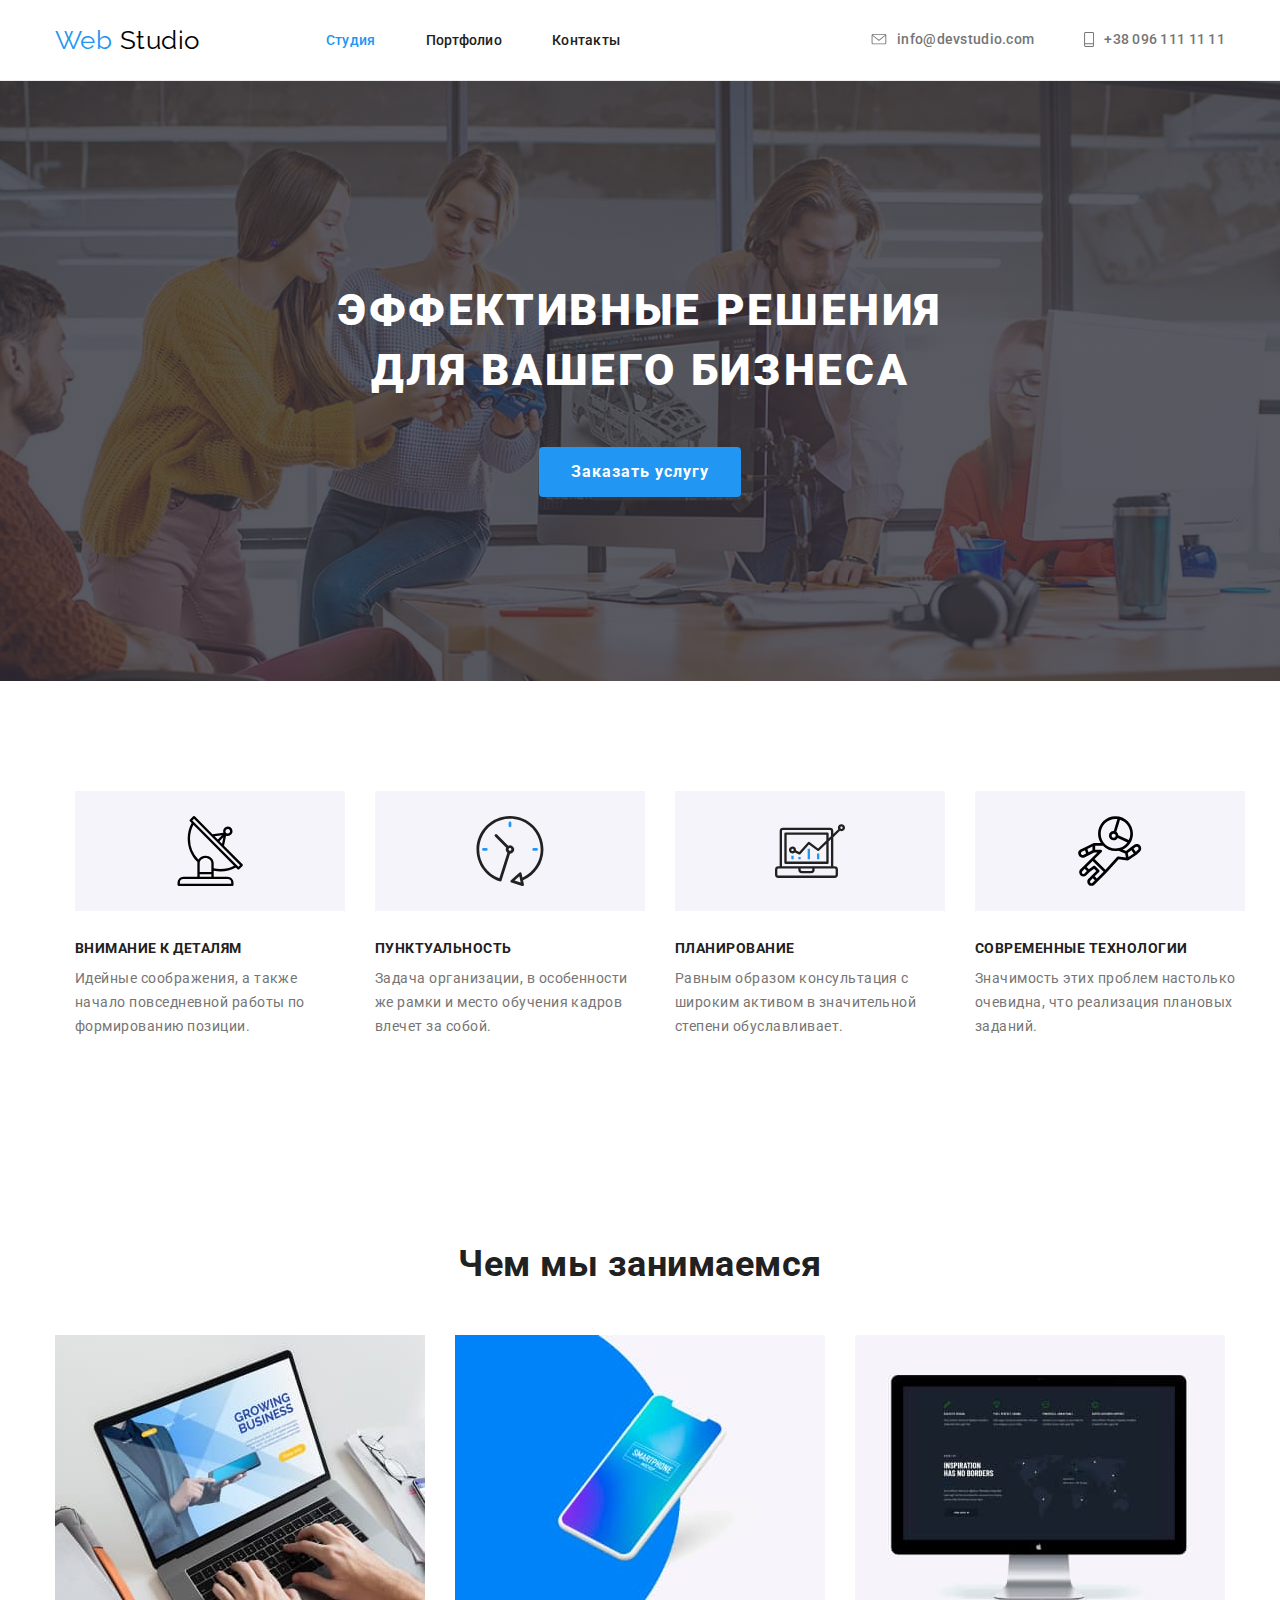
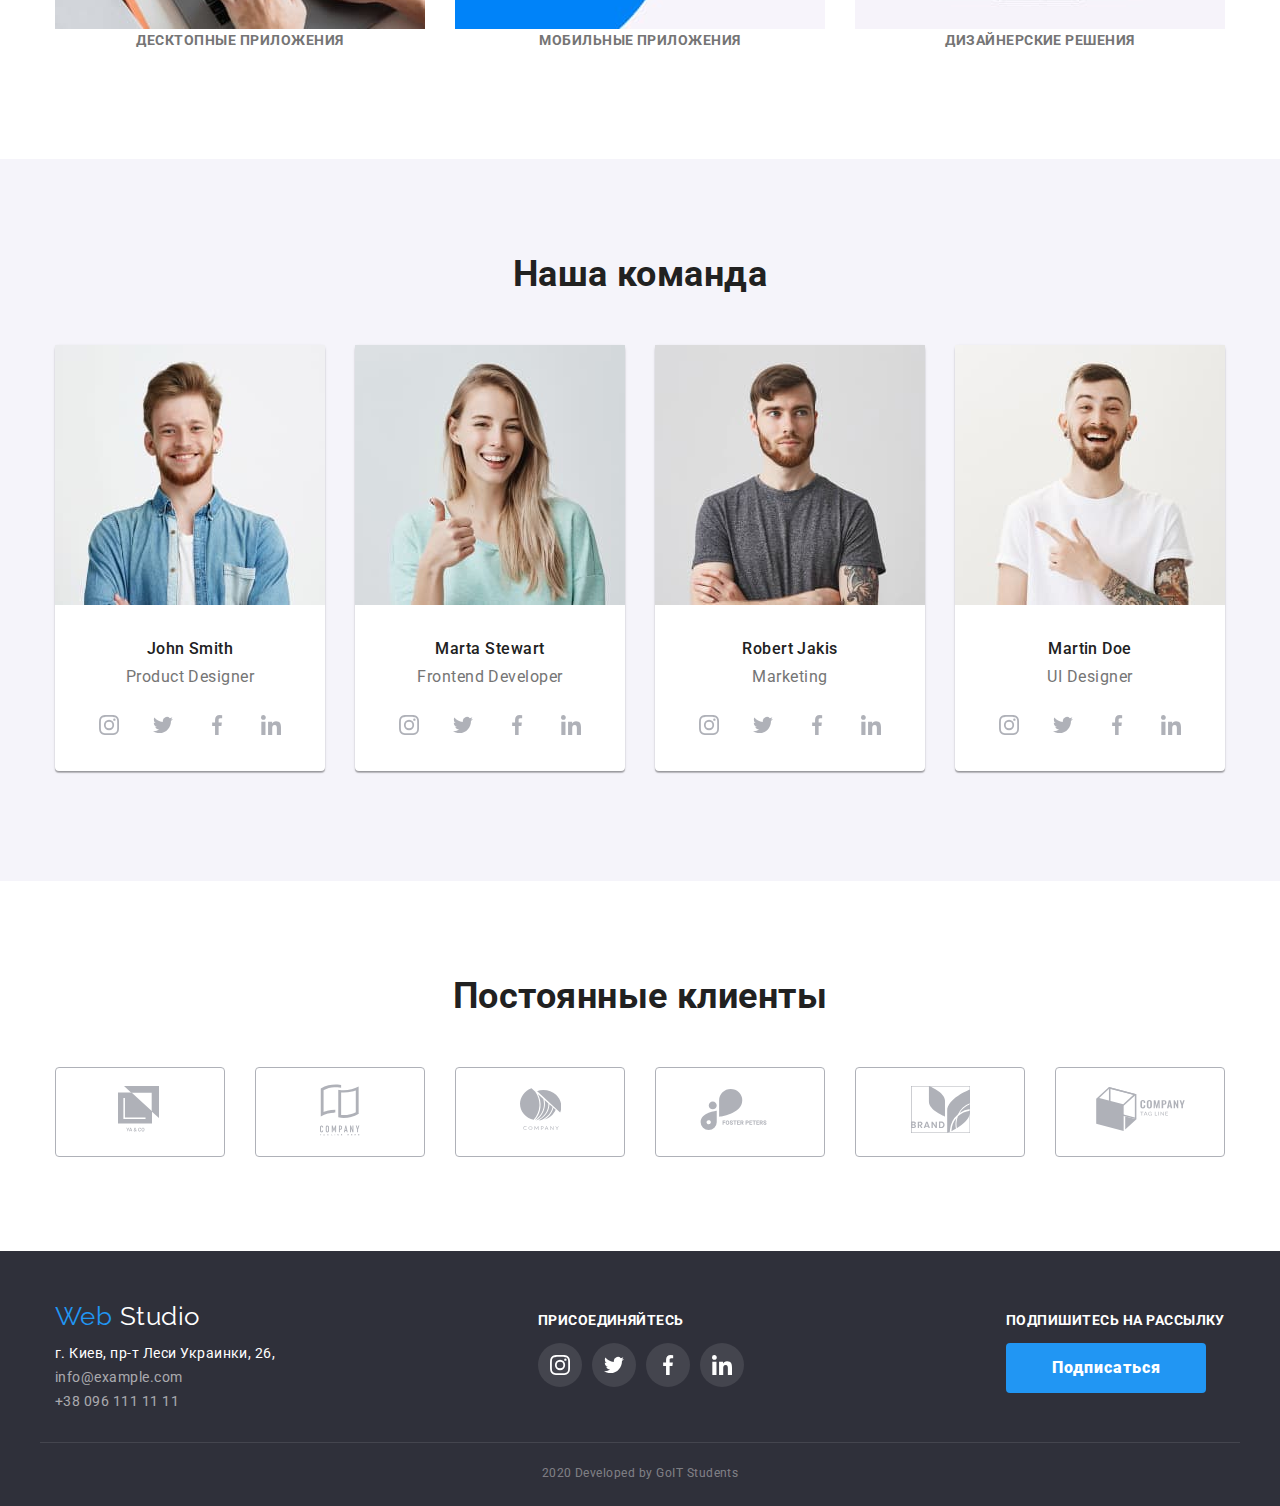
==== index.html @ 70a76bbc "Added goit-markup-hw-04 files" ====
<!DOCTYPE html>
<html lang="ru">
  <head>
    <meta charset="UTF-8" />
    <meta name="viewport" content="width=device-width, initial-scale=1.0" />
    <title>Document</title>
    <link
      href="https://fonts.googleapis.com/css2?family=Raleway:wght@700&family=Roboto:wght@400;500;700&display=swap"
      rel="stylesheet"
    />
    <link
      rel="stylesheet"
      href="https://cdnjs.cloudflare.com/ajax/libs/modern-normalize/0.6.0/modern-normalize.min.css"
    />
    <link rel="stylesheet" href="./css/styles.css" />
  </head>

  <body class="page">
    <!--Шапка сайта-->
    <header class="page-header">
      <div class="header container">
        <nav class="nav-conteiner">
          <a href="index.html" lang="en" class="logo"
            >Web <span class="accent">Studio</span></a
          >

          <ul class="site-nav">
            <li class="item">
              <a href="./index.html" class="link current">Студия</a>
            </li>
            <li class="item">
              <a href="./portfolio.html" class="link">Портфолио</a>
            </li>
            <li class="item"><a href="" class="link">Контакты</a></li>
          </ul>
        </nav>

        <address class="address">
          <a href="mailto:info@devstudio.com" class="item">
            <svg class="mail-icon">
              <use href="./img/sprite.svg#Mail"></use>
            </svg>
            info@devstudio.com</a
          >
          <a href="tel:+380961111111" class="item">
            <svg class="tel-icon">
              <use href="./img/sprite.svg#Tel"></use>
            </svg>
            +38 096 111 11 11</a
          >
        </address>
      </div>
    </header>

    <main>
      <!--Герой-->
      <section class="hero">
        <div class="overley">
          <h1 class="hero-title">эффективные решения для вашего бизнеса</h1>
          <div class="hero-item">
            <a href="" class="hero-button">Заказать услугу</a>
          </div>
      </section>

      <!--Функции-->
      <div class="feature container">
        <section class="section">
          <h2 class="is-hidden">Функции</h2>

          <ul class="feature-list">
            <li class="list">
              <div class="background-icon">
                <svg width="70" height="70">
                  <use href="./img/sprite.svg#--"></use>
                </svg>
              </div>
              <h3 class="title">Внимание к деталям</h3>
              <p class="text">
                Идейные соображения, а также начало повседневной работы по
                формированию позиции.
              </p>
            </li>

            <li class="list">
              <div class="background-icon">
                <svg width="70" height="70">
                  <use href="./img/sprite.svg#1"></use>
                </svg>
              </div>
              <h3 class="title">Пунктуальность</h3>
              <p class="text">
                Задача организации, в особенности же рамки и место обучения
                кадров влечет за собой.
              </p>
            </li>

            <li class="list">
              <div class="background-icon">
                <svg width="70" height="70">
                  <use href="./img/sprite.svg#untitled"></use>
                </svg>
              </div>
              <h3 class="title">Планирование</h3>
              <p class="text">
                Равным образом консультация с широким активом в значительной
                степени обуславливает.
              </p>
            </li>

            <li class="list">
              <div class="background-icon">
                <svg width="70" height="70">
                  <use href="./img/sprite.svg#-"></use>
                </svg>
              </div>
              <h3 class="title">Современные технологии</h3>
              <p class="text">
                Значимость этих проблем настолько очевидна, что реализация
                плановых заданий.
              </p>
            </li>
          </ul>
        </section>
      </div>

      <!--Чем мы занимаемся-->
      <div class="container">
        <section class="section">
          <h2 class="section-title">Чем мы занимаемся</h2>

          <ul class="product">
            <li>
              <figure class="figure">
                <img
                  src="./img/Growing-Business.jpg"
                  alt="Десктопные приложения"
                />
                <figcaption class="product-list">
                  Десктопные приложения
                </figcaption>
              </figure>
            </li>

            <li>
              <figure class="figure">
                <img
                  src="./img/Mobile-applications.jpg"
                  alt="Мобильные приложения"
                />
                <figcaption class="product-list">
                  Мобильные приложения
                </figcaption>
              </figure>
            </li>

            <li>
              <figure class="figure">
                <img
                  src="./img/Design-solutions.jpg"
                  alt="Дизайнерские решения"
                />
                <figcaption class="product-list">
                  Дизайнерские решения
                </figcaption>
              </figure>
            </li>
          </ul>
        </section>
      </div>

      <!--Наша команда-->
      <section class="section team">
        <h2 class="section-title">Наша команда</h2>
        <ul lang="en" class="team-list container">
          <li class="team-list-container">
            <img src="./img/John-Smith.jpg" alt="John Smith" />
            <h3 class="title">John Smith</h3>
            <p class="job-title">Product Designer</p>
            <ul class="social-links">
              <li class="social-links_list">
                <a
                  href=""
                  aria-label="Instagram link"
                  class="social-links_item"
                >
                  <svg class="social-links_icon">
                    <use href="./img/sprite.svg#instagram"></use>
                  </svg>
                </a>
              </li>
              <li class="social-links_list">
                <a href="" aria-label="Twitter link" class="social-links_item">
                  <svg class="social-links_icon">
                    <use href="./img/sprite.svg#twitter"></use>
                  </svg>
                </a>
              </li>
              <li class="social-links_list">
                <a href="" aria-label="Facebook link" class="social-links_item">
                  <svg class="social-links_icon">
                    <use href="./img/sprite.svg#facebook"></use>
                  </svg>
                </a>
              </li>
              <li class="social-links_list">
                <a href="" aria-label="LinkedIn link" class="social-links_item">
                  <svg class="social-links_icon">
                    <use href="./img/sprite.svg#linkedin"></use>
                  </svg>
                </a>
              </li>
            </ul>
          </li>

          <li class="team-list-container">
            <img src="./img/Marta-Stewart.jpg" alt="Marta Stewart" />
            <h3 class="title">Marta Stewart</h3>
            <p class="job-title">Frontend Developer</p>
            <ul class="social-links">
              <li class="social-links_list">
                <a
                  href=""
                  aria-label="Instagram link"
                  class="social-links_item"
                >
                  <svg class="social-links_icon">
                    <use href="./img/sprite.svg#instagram"></use>
                  </svg>
                </a>
              </li>
              <li class="social-links_list">
                <a href="" aria-label="Twitter link" class="social-links_item">
                  <svg class="social-links_icon">
                    <use href="./img/sprite.svg#twitter"></use>
                  </svg>
                </a>
              </li>
              <li class="social-links_list">
                <a href="" aria-label="Facebook link" class="social-links_item">
                  <svg class="social-links_icon">
                    <use href="./img/sprite.svg#facebook"></use>
                  </svg>
                </a>
              </li>
              <li class="social-links_list">
                <a href="" aria-label="LinkedIn link" class="social-links_item">
                  <svg class="social-links_icon">
                    <use href="./img/sprite.svg#linkedin"></use>
                  </svg>
                </a>
              </li>
            </ul>
          </li>

          <li class="team-list-container">
            <img src="./img/Robert-Jakis.jpg" alt="Robert Jakis" />
            <h3 class="title">Robert Jakis</h3>
            <p class="job-title">Marketing</p>
            <ul class="social-links">
              <li class="social-links_list">
                <a
                  href=""
                  aria-label="Instagram link"
                  class="social-links_item"
                >
                  <svg class="social-links_icon">
                    <use href="./img/sprite.svg#instagram"></use>
                  </svg>
                </a>
              </li>
              <li class="social-links_list">
                <a href="" aria-label="Twitter link" class="social-links_item">
                  <svg class="social-links_icon">
                    <use href="./img/sprite.svg#twitter"></use>
                  </svg>
                </a>
              </li>
              <li class="social-links_list">
                <a href="" aria-label="Facebook link" class="social-links_item">
                  <svg class="social-links_icon">
                    <use href="./img/sprite.svg#facebook"></use>
                  </svg>
                </a>
              </li>
              <li class="social-links_list">
                <a href="" aria-label="LinkedIn link" class="social-links_item">
                  <svg class="social-links_icon">
                    <use href="./img/sprite.svg#linkedin"></use>
                  </svg>
                </a>
              </li>
            </ul>
          </li>

          <li class="team-list-container">
            <img src="./img/Martin-Doe.jpg" alt="Martin Doe" />
            <h3 class="title">Martin Doe</h3>
            <p class="job-title">UI Designer</p>
            <ul class="social-links">
              <li class="social-links_list">
                <a
                  href=""
                  aria-label="Instagram link"
                  class="social-links_item"
                >
                  <svg class="social-links_icon">
                    <use href="./img/sprite.svg#instagram"></use>
                  </svg>
                </a>
              </li>
              <li class="social-links_list">
                <a href="" aria-label="Twitter link" class="social-links_item">
                  <svg class="social-links_icon">
                    <use href="./img/sprite.svg#twitter"></use>
                  </svg>
                </a>
              </li>
              <li class="social-links_list">
                <a href="" aria-label="Facebook link" class="social-links_item">
                  <svg class="social-links_icon">
                    <use href="./img/sprite.svg#facebook"></use>
                  </svg>
                </a>
              </li>
              <li class="social-links_list">
                <a href="" aria-label="LinkedIn link" class="social-links_item">
                  <svg class="social-links_icon">
                    <use href="./img/sprite.svg#linkedin"></use>
                  </svg>
                </a>
              </li>
            </ul>
          </li>
        </ul>
      </section>

      <!--Постоянные клиенты-->
      <div class="container">
        <section class="section">
          <h2 class="section-title">Постоянные клиенты</h2>

          <ul class="list-clients">
            <li class="item">
              <a class="logo-items">
                <svg class="clients-logo1">
                  <use href="./img/sprite.svg#logo-1"></use>
                </svg>
              </a>
            </li>
            <li class="item">
              <a class="logo-items">
                <svg class="clients-logo2">
                  <use href="./img/sprite.svg#logo-2"></use>
                </svg>
              </a>
            </li>
            <li class="item">
              <a class="logo-items">
                <svg class="clients-logo3">
                  <use href="./img/sprite.svg#logo-3"></use>
                </svg>
              </a>
            </li>
            <li class="item">
              <a class="logo-items">
                <svg class="clients-logo4">
                  <use href="./img/sprite.svg#logo-4"></use>
                </svg>
              </a>
            </li>
            <li class="item">
              <a class="logo-items">
                <svg class="clients-logo5">
                  <use href="./img/sprite.svg#logo-5"></use>
                </svg>
              </a>
            </li>
            <li class="item">
              <a class="logo-items">
                <svg class="clients-logo6">
                  <use href="./img/sprite.svg#logo-6"></use>
                </svg>
              </a>
            </li>
          </ul>
        </section>
      </div>
    </main>

    <!--Футер-->
    <footer class="footer">
      <div class="container">
        <div class="address-list">
          <a class="logo">Web <span class="logo-footer">Studio</span></a>
          <address class="address-footer">
            <a class="contact">г. Киев, пр-т Леси Украинки, 26, </a><br />
            <a href="mailto:info@example.com" class="info">info@example.com</a
            ><br />
            <a href="tel:+380961111111" class="info">+38 096 111 11 11</a>
          </address>
        </div>

        <div class="action-social-links">
          <p class="action">Присоединяйтесь</p>
          <ul class="social-links">
            <li class="social-links_list">
              <a
                href=""
                aria-label="Cсылка на Instagram"
                class="social-links-footer"
              >
                <svg class="social-links_icon">
                  <use href="./img/sprite.svg#instagram"></use>
                </svg>
              </a>
            </li>
            <li class="social-links_list">
              <a
                href=""
                aria-label="Cсылка на Twitter"
                class="social-links-footer"
              >
                <svg class="social-links_icon">
                  <use href="./img/sprite.svg#twitter"></use>
                </svg>
              </a>
            </li>
            <li class="social-links_list">
              <a
                href=""
                aria-label="Cсылка на Facebook"
                class="social-links-footer"
              >
                <svg class="social-links_icon">
                  <use href="./img/sprite.svg#facebook"></use>
                </svg>
              </a>
            </li>
            <li class="social-links_list">
              <a
                href=""
                aria-label="Cсылка на LinkedIn"
                class="social-links-footer"
              >
                <svg class="social-links_icon">
                  <use href="./img/sprite.svg#linkedin"></use>
                </svg>
              </a>
            </li>
          </ul>
        </div>

        <div class="action-studio-button">
          <p class="action">Подпишитесь на рассылку</p>
          <a href="" class="studio-button">Подписаться</a>
        </div>
      </div>

      <p class="copyright">2020 Developed by GoIT Students</p>
    </footer>
  </body>
</html>
---- css/styles.css ----
/* Стили для index.html */

/* основной цвет фона #FFFFFF */
/* вторичный цвет фона #F5F4FA */
/* цвет основного текста #757575 */
/* вторичный цвет текста #212121 */
/* белый #FFFFFF */
/* акцент #2196F3 */

/* по умолчанию */
/* fon-style: normal */
/* fon-weight: 400 для p, 700 для h*/

.page {
  color: #757575;
  background-color: #ffffff;
  font-family: Roboto, sans-serif;
  letter-spacing: 0.03em;
}

*,
::after ::before {
  box-sizing: border-box;
  margin: 0;
  padding: 0;
}

.visually-hidden {
  position: absolute;
  clip: rect(0 0 0 0);
  width: 1px;
  height: 1px;
  margin: -1px;
}

.nav-conteiner {
  display: flex;
  align-items: center;
}
.container {
  margin-left: auto;
  margin-right: auto;
  width: 1200px;
  padding-left: 15px;
  padding-right: 15px;
}

.header {
  display: flex;
  align-items: center;
  justify-content: space-between;
  height: 80px;
}

.page-header {
  border-bottom: 1px solid #ececec;
}
ul {
  list-style: none;
}

/* Logo */

.logo {
  color: #2196f3;
  font-family: Raleway, cursive;
  font-size: 26px;
  line-height: 1.19;
  text-decoration: none;
}

.logo .accent {
  color: #000000;
}

/* Site-nav */
.site-nav .link {
  color: #212121;
  font-weight: 500;
  font-size: 14px;
  line-height: 1.14;
  letter-spacing: 0.02em;
  text-decoration: none;
}

.site-nav .link:hover,
.site-nav .link:focus {
  color: #2196f3;
}

.site-nav .link.current {
  color: #2196f3;
}

.site-nav {
  display: flex;
  margin-left: 86px;
}

.site-nav .item:not(:last-child) {
  margin-right: 50px;
}
/* address */
.address {
  display: flex;
  margin-left: auto;
}

.address .item + .item {
  margin-left: 50px;
}
.address .item {
  display: flex;
  align-items: center;
  color: #757575;
  text-decoration: none;
  font-style: normal;
  font-weight: 500;
  font-size: 14px;
  line-height: 1.14;
  letter-spacing: 0.02em;
}

.address .item:hover,
address .item:focus {
  color: #2196f3;
}

/* Hero */

.hero-title {
  margin-top: 0px;
  margin-bottom: 46px;
  padding-top: 200px;
  width: 646px;
  margin-left: auto;
  margin-right: auto;
  color: #ffffff;

  font-weight: 900;
  font-size: 44px;
  line-height: 1.36;
  letter-spacing: 0.06em;
  text-transform: uppercase;
  align-content: center;
}

.hero-button {
  display: inline-block;
  border-radius: 4px;
  padding: 10px 32px;
  min-width: 200px;

  color: #ffffff;
  background-color: #2196f3;

  font-weight: 700;
  font-size: 16px;
  line-height: 1.87;
  letter-spacing: 0.06em;
  text-align: center;
  text-decoration: none;
}
.hero {
  text-align: center;
  padding-top: 0;
  padding-bottom: 0;
}

/* Section */
.section {
  padding-top: 94px;
  padding-bottom: 94px;
}
.section-title {
  margin-top: 0;
  color: #212121;
  font-weight: 700;
  font-size: 36px;
  line-height: 1.17;
  text-align: center;
  margin-bottom: 50px;
}

/* Features */
.is-hidden {
  display: none;
}
.feature-list .title {
  margin-top: 0;
  margin-bottom: 10px;

  color: #212121;
  font-weight: 700;
  font-size: 14px;
  line-height: 1.14;
  text-transform: uppercase;
}

.feature-list .text {
  margin-top: 0;
  margin-bottom: 0;

  font-size: 14px;
  line-height: 1.71;
}

.feature-list {
  display: flex;
  justify-content: center;
}
.feature-list .list:not(:last-child) {
  margin-right: 30px;
}
/* Product */

.figure {
  margin: 0;
}
.product .product-list {
  font-weight: 700;
  font-size: 14px;
  line-height: 1.14;
  text-align: center;
  text-transform: uppercase;
  /* color: #ffffff; */
}

.product {
  display: flex;
  justify-content: space-between;
  padding-left: 0;
}

/* Team */
.team-list .title {
  margin-top: 30px;
  margin-bottom: 10px;
  color: #212121;
}

.team {
  background: #f5f4fa;
}

.team-list {
  display: flex;
  justify-content: center;
  text-align: center;
}

.team-list-container .title {
  font-weight: 500;
  font-size: 16px;
  line-height: 1.16;
  text-align: center;
}
.team-list-container {
  border-radius: 4px;
  padding-bottom: 24px;

  box-shadow: 0px 2px 1px rgba(0, 0, 0, 0.2), 0px 1px 1px rgba(0, 0, 0, 0.14),
    0px 1px 3px rgba(0, 0, 0, 0.12);
  background-color: #ffffff;
}
.team-list-container:not(:last-child) {
  margin-right: 30px;
}

.team-list-container:hover,
.team-list-container:focus {
  box-shadow: 1px 4px 6px rgba(0, 0, 0, 0.16), 0px 4px 4px rgba(0, 0, 0, 0.06),
    0px 1px 1px rgba(0, 0, 0, 0.12);
  cursor: pointer;
}

.team-list-container .social-links {
  display: flex;
}
.job-title {
  margin-top: 0;
  margin-bottom: 16px;
}
/* Clients */
.section .list-clients {
  display: flex;
  justify-content: center;
  margin: 0;
  padding: 0;
}

.list-clients .item:not(:last-child) {
  display: flex;
  justify-content: center;
  margin-right: 30px;
  width: 170px;
  height: 90px;
}

.list-clients .item {
  display: flex;
  justify-content: center;
  align-items: center;
  border: 1px solid #afb1b8;
  border-radius: 4px;
  width: 170px;
  height: 90px;
  cursor: pointer;
  color: #afb1b8;
}

.list-clients .item:hover,
.list-clients .item:focus {
  border: 1px solid #2196f3;
  color: #2196f3;
}

/* Футер */
.contact {
  font-style: normal;
  font-weight: 400;
  font-size: 14px;
  line-height: 1.71;
  color: #ffffff;
}

.info {
  font-style: normal;
  font-weight: 400;
  font-size: 14px;
  line-height: 1.71;
  color: rgba(255, 255, 255, 0.6);
  text-decoration: none;
}

.studio-button {
  display: inline-block;
  border-radius: 4px;
  padding: 10px 45px 10px 46px;
  min-width: 109px;

  background-color: #2196f3;
  color: #ffffff;

  font-weight: 900;
  font-size: 16px;
  line-height: 1.87;
  text-align: center;
  letter-spacing: 0.06em;
  text-decoration: none;
}

.action {
  font-weight: 700;
  font-size: 14px;
  line-height: 1.14;
  text-transform: uppercase;
  color: #ffffff;
}

.footer {
  background-color: #2f303a;
}

.copyright {
  padding-top: 18px;
  padding-bottom: 21px;
  margin-top: 0;
  margin-bottom: 0;

  font-style: normal;
  font-weight: 400;
  font-size: 12px;
  line-height: 2;
  text-align: center;
  color: rgba(255, 255, 255, 0.4);
}
.logo-footer {
  color: #ffffff;
}
.footer .container {
  display: flex;
  padding-bottom: 28px;
  padding-top: 48px;

  justify-content: space-between;
  align-items: baseline;
  border-bottom: 1px solid rgba(255, 255, 255, 0.1);
}

.address-footer .contact {
  margin-bottom: 9px;
}

.social-links {
  display: flex;
  padding-left: 0;
  margin-top: 0;
  margin-bottom: 0;
  align-items: center;
  justify-content: center;
}

.footer .logo {
  display: block;
  margin-bottom: 10px;
}

/* Стили для portfolio.html */

/* основной цвет фона #FFFFFF */
/* вторичный цвет фона #F5F4FA */
/* цвет основного текста #212121 */
/* вторичный цвет текста #757575 */

.portfolio-filter .button {
  /* margin-right: 8px; */
  color: #212121;
  padding: 6px 22px;
  letter-spacing: 0.03em;
  border: transparent;
  border-radius: 4px;
  background: #f5f4fa;
}
.filter-list:not(:last-child) {
  margin-right: 8px;
}

.portfolio-filter .button:hover,
.portfolio-filter .button:focus {
  color: #ffffff;
  background-color: #2196f3;
  cursor: pointer;
}

button {
  font-family: inherit;
  font-weight: 500;
  font-size: 16px;
  line-height: 1.63;
  text-align: center;
}

.projects .title {
  font-weight: 700;
  font-size: 18px;
  line-height: 2;
  letter-spacing: 0.06em;
  color: #212121;
}

.projects .link {
  text-decoration: none;
}

.projects .subtitle {
  font-weight: 400;
  font-size: 16px;
  line-height: 1.87;
  color: #757575;
}

.projects .text {
  font-weight: 400;
  font-size: 18px;
  line-height: 1.56;
  /* color: #ffffff; */
}

.projects {
  display: flex;
  flex-wrap: wrap;
  margin-top: 0;
  margin-bottom: 94px;
}

.projects-items {
  width: 370px;
}

.projects-items:not(:nth-child(3n)) {
  margin-right: 30px;
}

.projects-items:not(:nth-last-child(-n + 3)) {
  margin-bottom: 30px;
}

.projects-items:hover,
.projects-items:focus {
  box-shadow: 1px 4px 6px rgba(0, 0, 0, 0.16), 0px 4px 4px rgba(0, 0, 0, 0.06),
    0px 1px 1px rgba(0, 0, 0, 0.12);
  cursor: pointer;
}

.portfolio-filter {
  display: flex;
  justify-content: center;
  margin-bottom: 50px;
  margin-top: 93px;
}

/* Оформление иконок */

/* Шапка */
.mail-icon {
  width: 16px;
  height: 11px;
  margin-right: 10px;
  fill: currentColor;
}

.tel-icon {
  width: 10px;
  height: 15px;
  margin-right: 10px;
  fill: currentColor;
}

/* Hero */

.hero > .overley {
  height: 600px;
  max-width: 1600px;
  margin-left: auto;
  margin-right: auto;
  background-color: #757575;
  background-image: linear-gradient(
      to right,
      rgba(47, 48, 58, 0.8),
      rgba(47, 48, 58, 0.8)
    ),
    url(../img/Header.jpg);
  background-repeat: no-repeat;
  background-position: center;
  background-size: cover;
}

/* Функции */

.feature .background-icon {
  display: flex;
  justify-content: center;
  align-items: center;
  width: 270px;
  margin-bottom: 30px;
  height: 120px;
  background-color: #f5f4fa;
}

/* Команда */
.social-links_icon {
  width: 20px;
  height: 20px;
  fill: currentColor;
}

.social-links_item {
  display: flex;
  justify-content: center;
  align-items: center;
  border-radius: 50%;
  width: 44px;
  height: 44px;
  color: #afb1b8;
}

.social-links_item:hover {
  color: white;
  background-color: #2196f3;
}

.social-links_list:not(:last-child) {
  margin-right: 10px;
}

/* Клиенты */

.clients-logo1 {
  width: 45px;
  height: 50px;
  fill: currentColor;
  cursor: pointer;
}
.clients-logo2 {
  width: 40px;
  height: 52px;
  fill: currentColor;
  cursor: pointer;
}
.clients-logo3 {
  width: 41px;
  height: 43px;
  fill: currentColor;
  cursor: pointer;
}
.clients-logo4 {
  width: 80px;
  height: 42px;
  fill: currentColor;
  cursor: pointer;
}
.clients-logo5 {
  width: 59px;
  height: 47px;
  fill: currentColor;
  cursor: pointer;
}
.clients-logo6 {
  width: 89px;
  height: 45px;
  fill: currentColor;
  cursor: pointer;
}

/* Футер */
.social-links-footer {
  display: flex;
  justify-content: center;
  align-items: center;
  border-radius: 50%;
  width: 44px;
  height: 44px;
  color: white;
  background: rgba(255, 255, 255, 0.1);
}

.social-links-footer:hover {
  background-color: #2196f3;
}
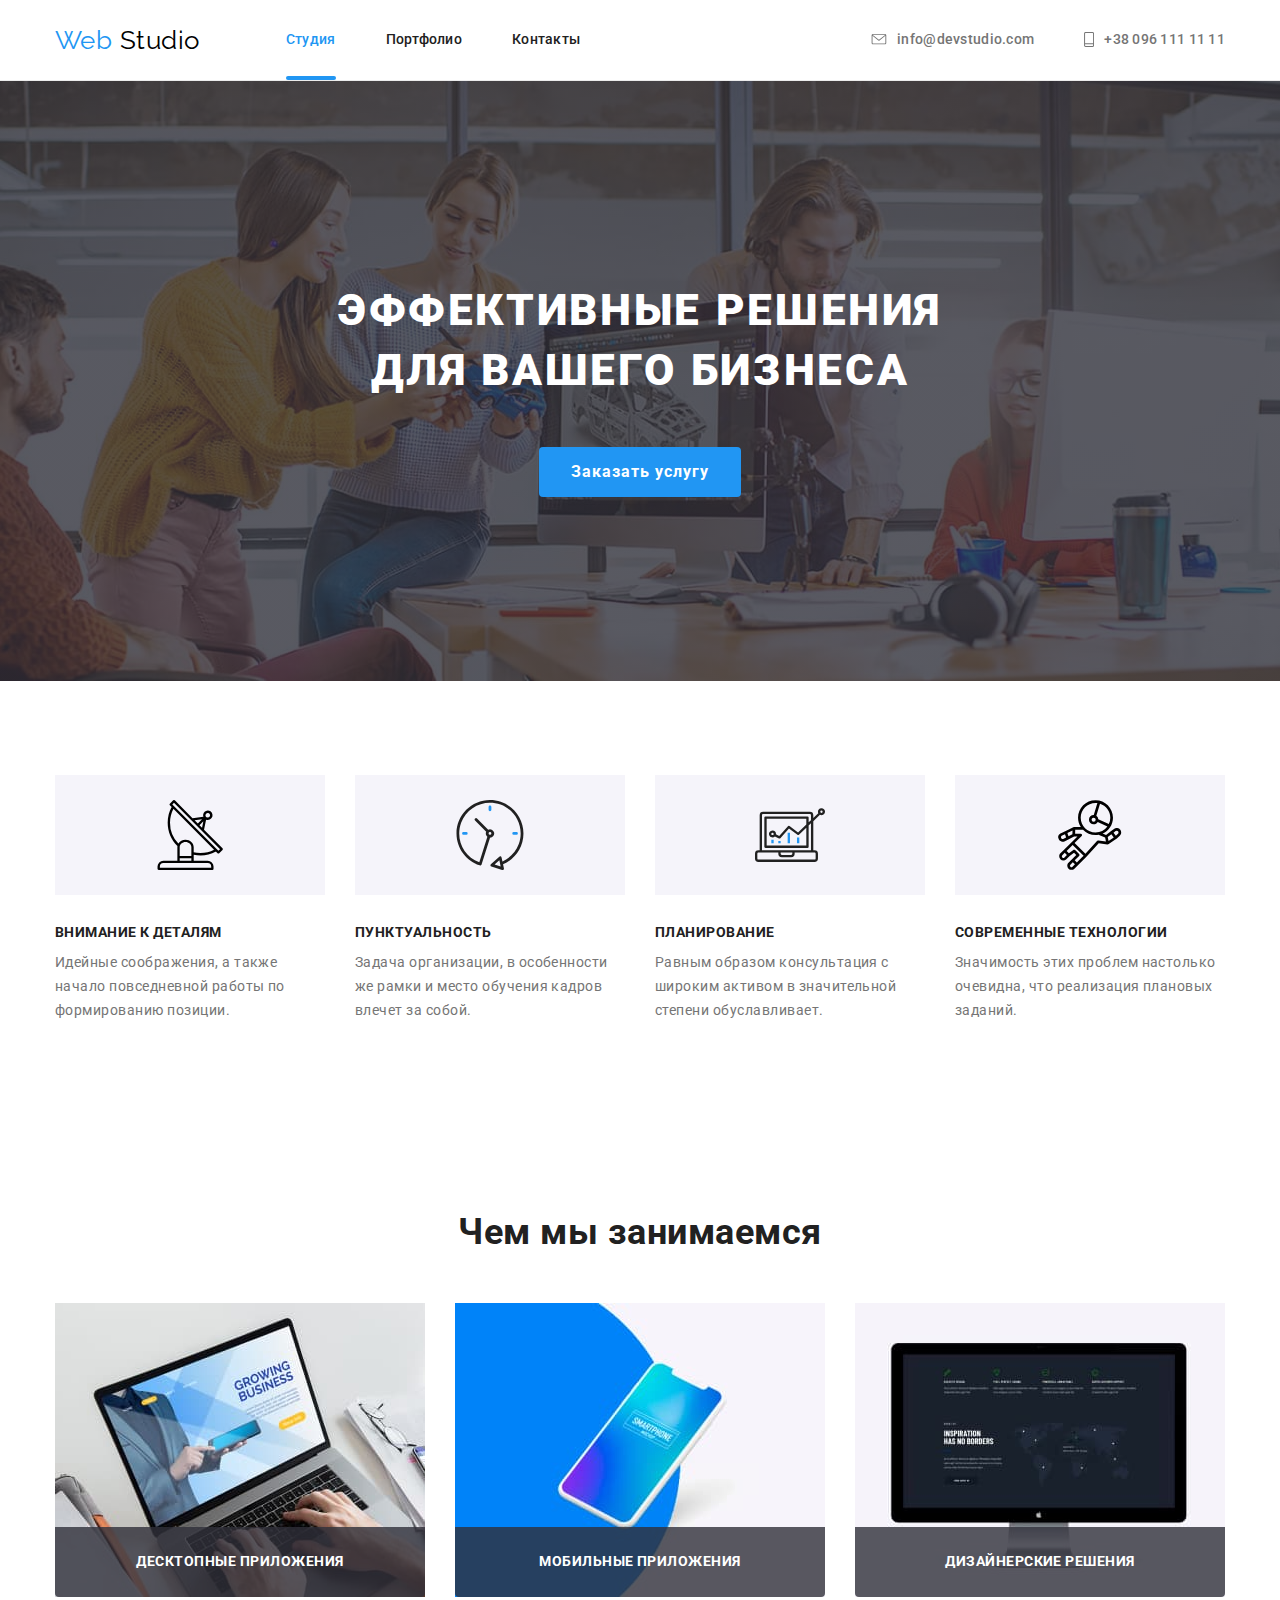
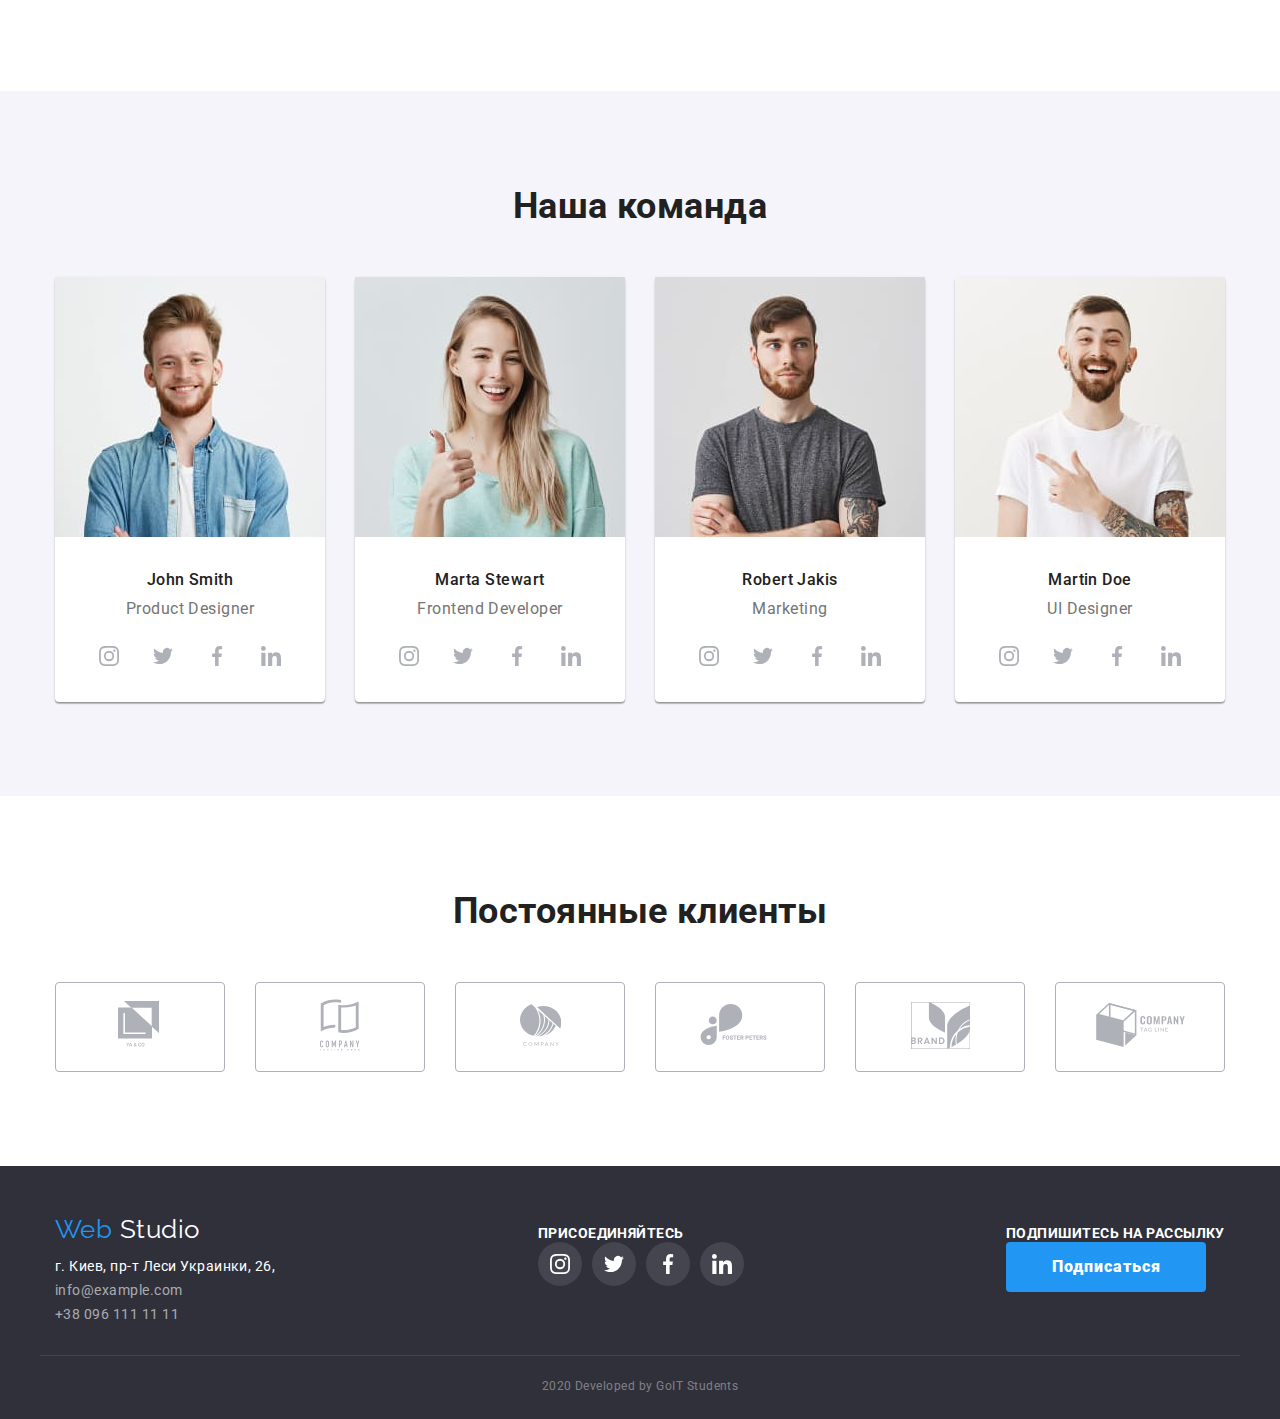
==== commit a883ffef: "Some adits" ====
--- a/index.html
+++ b/index.html
@@ -133,7 +133,7 @@
               <figure class="figure">
                 <img
                   src="./img/Growing-Business.jpg"
-                  alt="Десктопные приложения"
+                  alt="Десктопные приложения" class="product_img"
                 />
                 <figcaption class="product-list">
                   Десктопные приложения
@@ -145,7 +145,7 @@
               <figure class="figure">
                 <img
                   src="./img/Mobile-applications.jpg"
-                  alt="Мобильные приложения"
+                  alt="Мобильные приложения" class="product_img"
                 />
                 <figcaption class="product-list">
                   Мобильные приложения
@@ -157,7 +157,7 @@
               <figure class="figure">
                 <img
                   src="./img/Design-solutions.jpg"
-                  alt="Дизайнерские решения"
+                  alt="Дизайнерские решения" class="product_img"
                 />
                 <figcaption class="product-list">
                   Дизайнерские решения
--- a/css/styles.css
+++ b/css/styles.css
@@ -19,7 +19,8 @@
 }
 
 *,
-::after ::before {
+::after,
+::before {
   box-sizing: border-box;
   margin: 0;
   padding: 0;
@@ -75,6 +76,12 @@
 
 /* Site-nav */
 .site-nav .link {
+  position: relative;
+  display: block;
+  padding-top: 32px;
+  padding-bottom: 32px;
+  font-weight: 500;
+  transition: color 250ms cubic-bezier(0.4, 0, 0.2, 1);
   color: #212121;
   font-weight: 500;
   font-size: 14px;
@@ -124,6 +131,7 @@
 .address .item:hover,
 address .item:focus {
   color: #2196f3;
+  transition: color 250ms cubic-bezier(0.4, 0, 0.2, 1);
 }
 
 /* Hero */
@@ -214,16 +222,29 @@
 }
 /* Product */
 
+.product_img {
+  display: block;
+}
+
 .figure {
+  position: relative;
   margin: 0;
 }
 .product .product-list {
+  position: absolute;
+  width: 100%;
+  height: 70px;
+  bottom: 0;
+  margin: 0;
+  padding: 27px;
+  background: rgba(47, 48, 58, 0.8);
+  border-radius: 0px 0px 4px 4px;
   font-weight: 700;
   font-size: 14px;
   line-height: 1.14;
   text-align: center;
   text-transform: uppercase;
-  /* color: #ffffff; */
+  color: #ffffff;
 }
 
 .product {
@@ -272,6 +293,7 @@
   box-shadow: 1px 4px 6px rgba(0, 0, 0, 0.16), 0px 4px 4px rgba(0, 0, 0, 0.06),
     0px 1px 1px rgba(0, 0, 0, 0.12);
   cursor: pointer;
+  transition: box-shadow 250ms cubic-bezier(0.4, 0, 0.2, 1);
 }
 
 .team-list-container .social-links {
@@ -313,6 +335,7 @@
 .list-clients .item:focus {
   border: 1px solid #2196f3;
   color: #2196f3;
+  transition: color 250ms cubic-bezier(0.4, 0, 0.2, 1);
 }
 
 /* Футер */
@@ -431,6 +454,7 @@
   color: #ffffff;
   background-color: #2196f3;
   cursor: pointer;
+  transition: background-color 250ms cubic-bezier(0.4, 0, 0.2, 1);
 }
 
 button {
@@ -442,6 +466,7 @@
 }
 
 .projects .title {
+  margin-top: 0;
   font-weight: 700;
   font-size: 18px;
   line-height: 2;
@@ -454,12 +479,15 @@
 }
 
 .projects .subtitle {
+  margin-bottom: 0;
   font-weight: 400;
   font-size: 16px;
   line-height: 1.87;
   color: #757575;
 }
-
+.title-subtitle {
+  padding: 20px 24px;
+}
 .projects .text {
   font-weight: 400;
   font-size: 18px;
@@ -476,6 +504,8 @@
 
 .projects-items {
   width: 370px;
+  border: 1px solid #eeeeee;
+  border-radius: 5px;
 }
 
 .projects-items:not(:nth-child(3n)) {
@@ -491,6 +521,7 @@
   box-shadow: 1px 4px 6px rgba(0, 0, 0, 0.16), 0px 4px 4px rgba(0, 0, 0, 0.06),
     0px 1px 1px rgba(0, 0, 0, 0.12);
   cursor: pointer;
+  transition: box-shadow 250ms cubic-bezier(0.4, 0, 0.2, 1);
 }
 
 .portfolio-filter {
@@ -565,9 +596,12 @@
   color: #afb1b8;
 }
 
-.social-links_item:hover {
+.social-links_item:hover,
+.social-links_item:focus {
   color: white;
   background-color: #2196f3;
+  transition: color 250ms cubic-bezier(0.4, 0, 0.2, 1),
+    background-color 250ms cubic-bezier(0.4, 0, 0.2, 1);
 }
 
 .social-links_list:not(:last-child) {
@@ -625,6 +659,58 @@
   background: rgba(255, 255, 255, 0.1);
 }
 
-.social-links-footer:hover {
+.social-links-footer:hover,
+.social-links-footer:focus {
   background-color: #2196f3;
-}
+  transition: background-color 250ms cubic-bezier(0.4, 0, 0.2, 1);
+}
+
+.site-nav .link.current::after {
+  opacity: 1;
+}
+.site-nav .link::after {
+  content: "";
+  position: absolute;
+  left: 0;
+  bottom: 0;
+  display: block;
+  width: 100%;
+  height: 4px;
+  background-color: #2196f3;
+  border-radius: 2px;
+  opacity: 0;
+  transition: opacity 250ms cubic-bezier(0.4, 0, 0.2, 1);
+}
+
+.box {
+  overflow: hidden;
+  position: relative;
+}
+
+.overlay .text {
+  top: 0;
+  padding: 63px 24px;
+  margin: 0;
+  background-color: rgba(33, 150, 243, 0.9);
+  transition: transform 250ms cubic-bezier(0.4, 0, 0.2, 1);
+
+  width: 100%;
+  height: 100%;
+  font-size: 18px;
+  line-height: 1.5;
+  letter-spacing: 0.03em;
+  color: #ffffff;
+}
+.overlay {
+  position: absolute;
+  top: 0;
+  left: 0;
+  width: 100%;
+  height: 100%;
+  transform: translateY(100%);
+  transition: transform 250ms cubic-bezier(0.4, 0, 0.2, 1);
+}
+.link:hover .overlay,
+.link:focus .overlay {
+  transform: translateY(0);
+}
